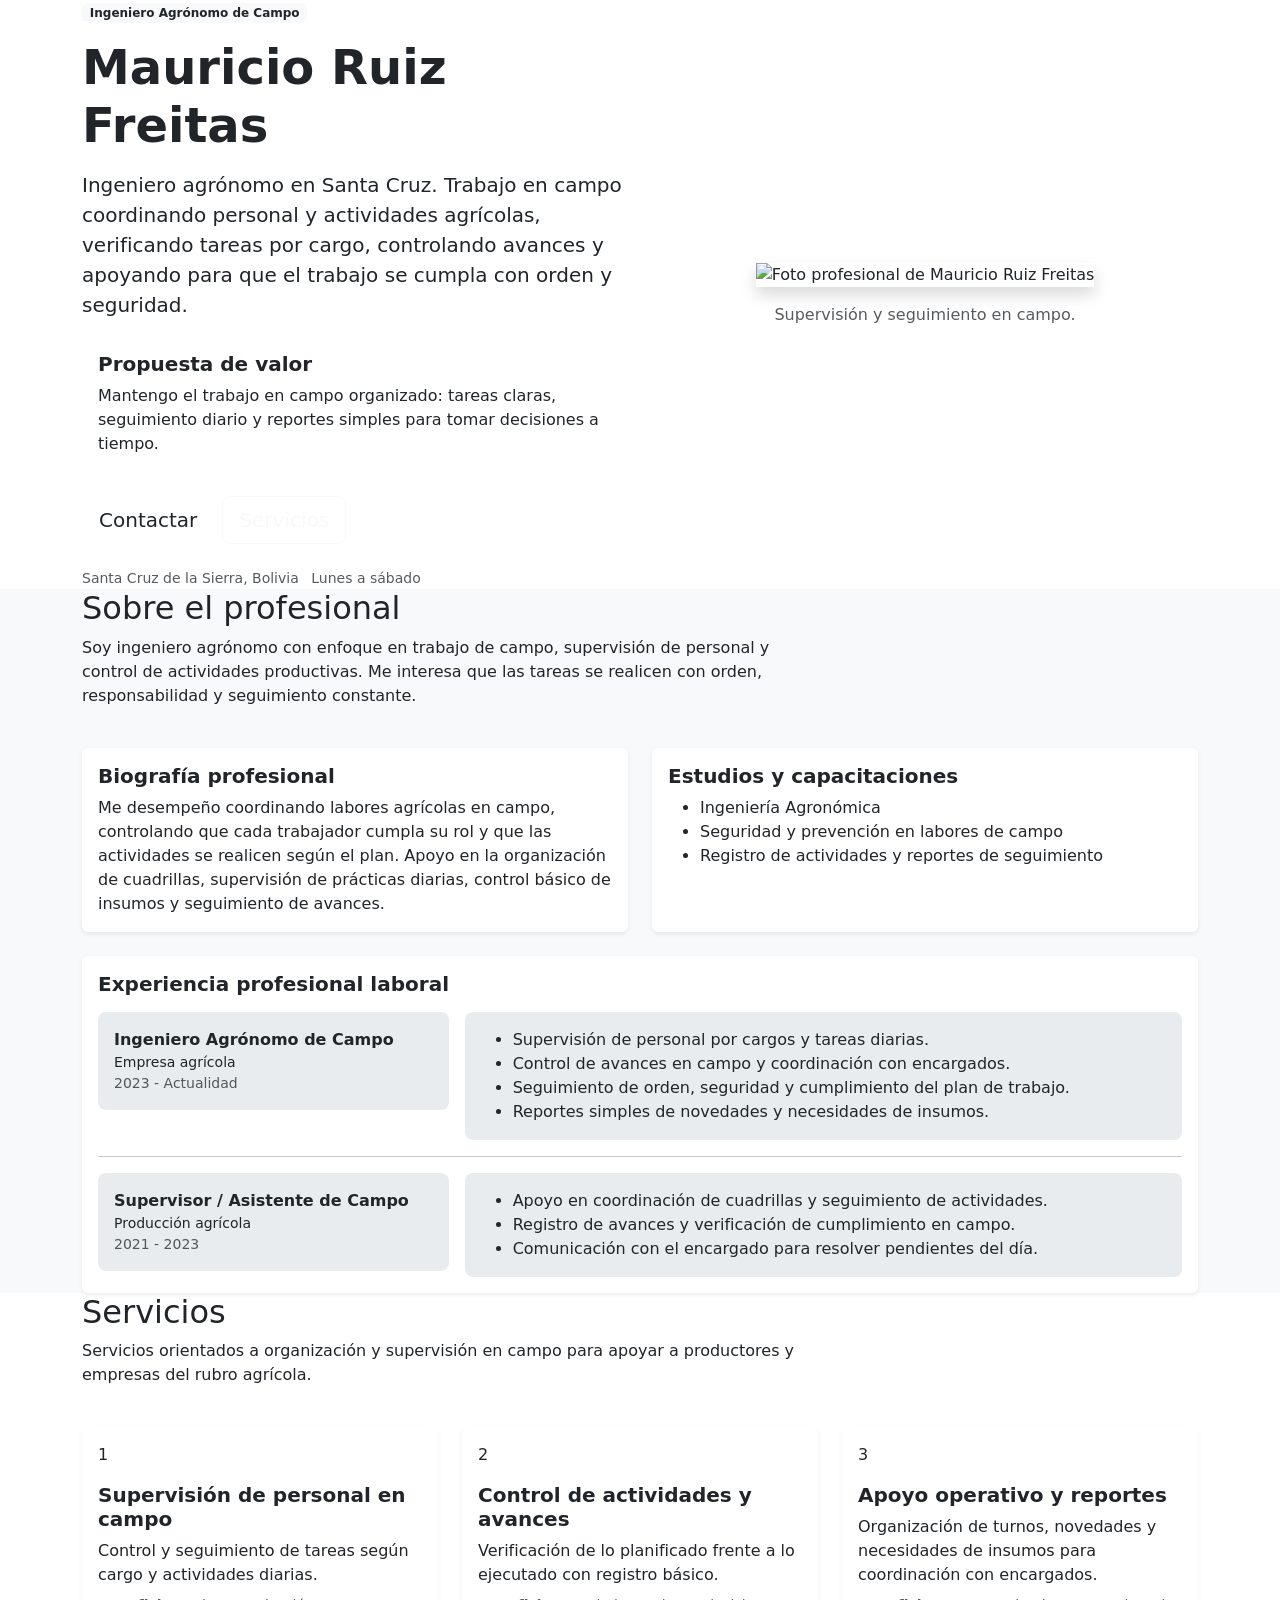
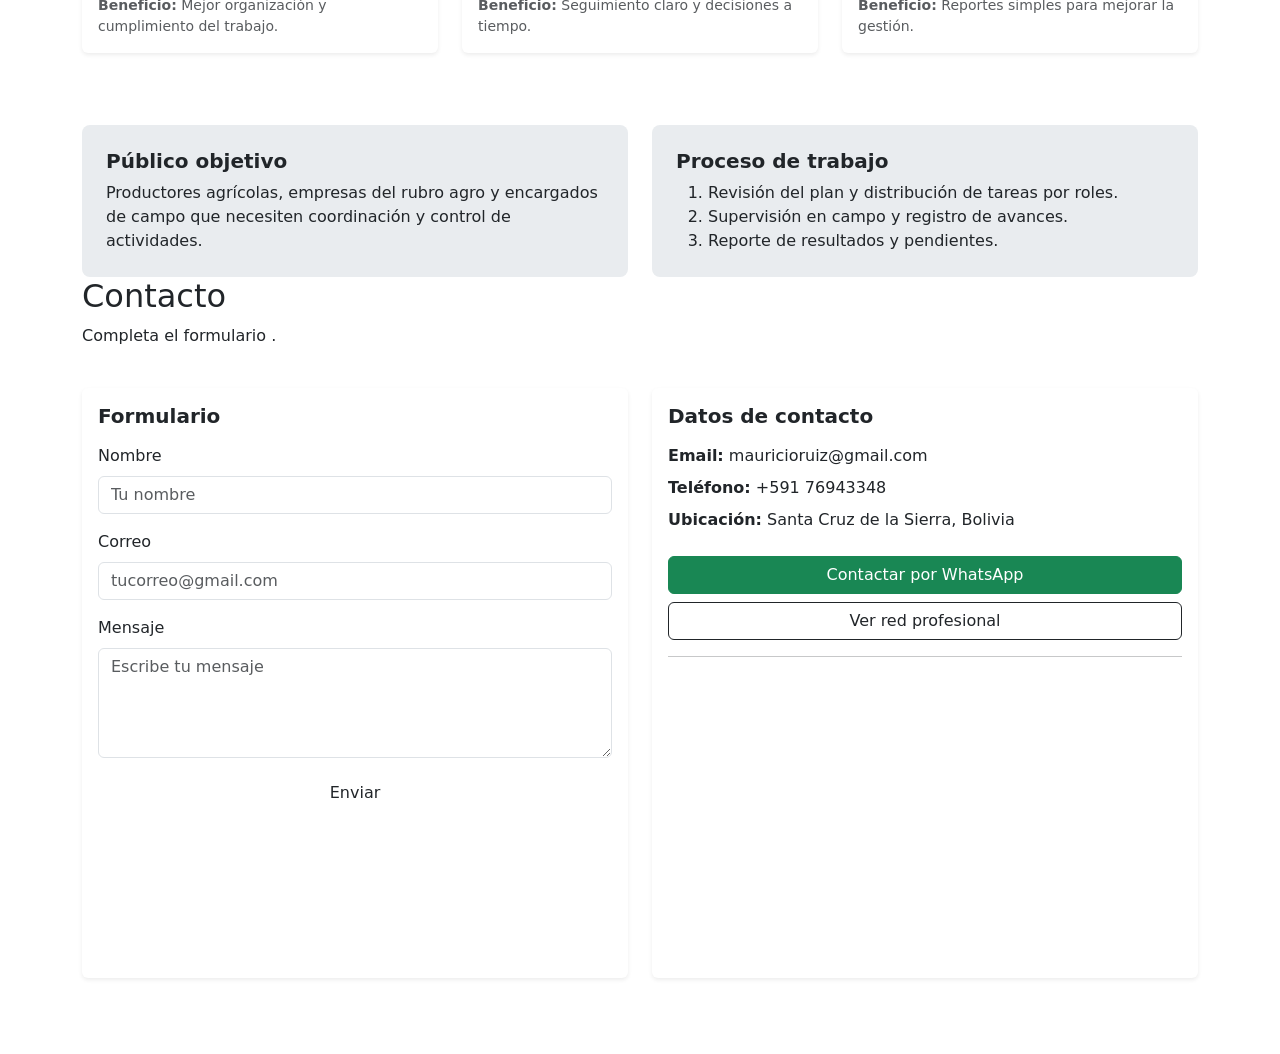
==== docs/index.html @ 2c2c4a11 "Create index.html" ====
<!DOCTYPE html>
<html lang="es">
<head>
  <meta charset="UTF-8" />
  <meta name="viewport" content="width=device-width, initial-scale=1.0" />
  <title> Mauricio Ruiz Freitas</title>
  <link href="https://cdn.jsdelivr.net/npm/bootstrap@5.3.3/dist/css/bootstrap.min.css" rel="stylesheet">
  <link rel="stylesheet" href="../css/styles.css">
</head>

<body data-bs-spy="scroll" data-bs-target="#menu" data-bs-offset="90" tabindex="0">

  <nav id="menu" class="navbar navbar-expand-lg navbar-dark fixed-top nav-custom">
    <div class="container">
      <a class="navbar-brand fw-bold" href="#home">Mauricio Ruiz Freitas</a>

      <button class="navbar-toggler" type="button" data-bs-toggle="collapse" data-bs-target="#navLinks"
        aria-controls="navLinks" aria-expanded="false" aria-label="Menú">
        <span class="navbar-toggler-icon"></span>
      </button>

      <div class="collapse navbar-collapse" id="navLinks">
        <ul class="navbar-nav ms-auto gap-lg-2">
          <li class="nav-item"><a class="nav-link" href="#home">Inicio</a></li>
          <li class="nav-item"><a class="nav-link" href="#about">Sobre</a></li>
          <li class="nav-item"><a class="nav-link" href="#services">Servicios</a></li>
          <li class="nav-item"><a class="nav-link" href="#contact">Contacto</a></li>
        </ul>
      </div>
    </div>
  </nav>

  <header id="home" class="section hero d-flex align-items-center">
    <div class="container">
      <div class="row align-items-center g-4">
        <div class="col-lg-6">
          <p class="badge text-bg-light text-dark mb-3">Ingeniero Agrónomo de Campo</p>

          <h1 class="display-5 fw-bold mb-3">
            <span class="text-accent">Mauricio Ruiz Freitas</span>
          </h1>

          <p class="lead mb-3">
            Ingeniero agrónomo en Santa Cruz. Trabajo en campo coordinando personal y actividades agrícolas, verificando tareas por cargo,
            controlando avances y apoyando para que el trabajo se cumpla con orden y seguridad.
          </p>

          <div class="value-box p-3 rounded-3 mb-4">
            <h2 class="h5 fw-bold mb-2">Propuesta de valor</h2>
            <p class="mb-0" id="typingText">
              Mantengo el trabajo en campo organizado: tareas claras, seguimiento diario y reportes simples para tomar decisiones a tiempo.
            </p>
          </div>

          <div class="d-flex gap-2 flex-wrap">
            <a class="btn btn-accent btn-lg" href="#contact">Contactar</a>
            <a class="btn btn-outline-light btn-lg" href="#services">Servicios</a>
          </div>

          <div class="mt-4 small opacity-75">
            <span class="me-2">Santa Cruz de la Sierra, Bolivia</span>
            <span>Lunes a sábado</span>
          </div>
        </div>

        <div class="col-lg-6 text-center">
          <img src="../img/foto.jpg" class="img-fluid hero-img shadow" alt="Foto profesional de Mauricio Ruiz Freitas">
          <p class="mt-3 mb-0 opacity-75">Supervisión y seguimiento en campo.</p>
        </div>
      </div>
    </div>
  </header>

  <section id="about" class="section bg-light">
    <div class="container">
      <div class="row mb-4">
        <div class="col-lg-8">
          <h2 class="section-title">Sobre el profesional</h2>
          <p class="section-subtitle">
            Soy ingeniero agrónomo con enfoque en trabajo de campo, supervisión de personal y control de actividades productivas.
            Me interesa que las tareas se realicen con orden, responsabilidad y seguimiento constante.
          </p>
        </div>
      </div>

      <div class="row g-4">
        <div class="col-lg-6">
          <div class="card border-0 shadow-sm h-100">
            <div class="card-body">
              <h3 class="h5 fw-bold">Biografía profesional</h3>
              <p class="mb-0">
                Me desempeño coordinando labores agrícolas en campo, controlando que cada trabajador cumpla su rol y que las actividades se realicen según el plan.
                Apoyo en la organización de cuadrillas, supervisión de prácticas diarias, control básico de insumos y seguimiento de avances.
              </p>
            </div>
          </div>
        </div>

        <div class="col-lg-6">
          <div class="card border-0 shadow-sm h-100">
            <div class="card-body">
              <h3 class="h5 fw-bold">Estudios y capacitaciones</h3>
              <ul class="mb-0">
                <li>Ingeniería Agronómica</li>
                <li>Seguridad y prevención en labores de campo</li>
                <li>Registro de actividades y reportes de seguimiento</li>
              </ul>
            </div>
          </div>
        </div>

        <div class="col-12">
          <div class="card border-0 shadow-sm">
            <div class="card-body">
              <div class="d-flex align-items-center justify-content-between flex-wrap gap-2">
                <h3 class="h5 fw-bold mb-0">Experiencia profesional laboral</h3>
                
              </div>

              <div id="expBox" class="mt-3">
                <div class="row g-3">
                  <div class="col-md-4">
                    <div class="p-3 rounded-3 bg-body-secondary">
                      <div class="fw-bold">Ingeniero Agrónomo de Campo</div>
                      <div class="small">Empresa agrícola</div>
                      <div class="small opacity-75">2023 - Actualidad</div>
                    </div>
                  </div>
                  <div class="col-md-8">
                    <div class="p-3 rounded-3 bg-body-secondary h-100">
                      <ul class="mb-0">
                        <li>Supervisión de personal por cargos y tareas diarias.</li>
                        <li>Control de avances en campo y coordinación con encargados.</li>
                        <li>Seguimiento de orden, seguridad y cumplimiento del plan de trabajo.</li>
                        <li>Reportes simples de novedades y necesidades de insumos.</li>
                      </ul>
                    </div>
                  </div>
                </div>

                <hr>

                <div class="row g-3">
                  <div class="col-md-4">
                    <div class="p-3 rounded-3 bg-body-secondary">
                      <div class="fw-bold">Supervisor / Asistente de Campo</div>
                      <div class="small">Producción agrícola</div>
                      <div class="small opacity-75">2021 - 2023</div>
                    </div>
                  </div>
                  <div class="col-md-8">
                    <div class="p-3 rounded-3 bg-body-secondary h-100">
                      <ul class="mb-0">
                        <li>Apoyo en coordinación de cuadrillas y seguimiento de actividades.</li>
                        <li>Registro de avances y verificación de cumplimiento en campo.</li>
                        <li>Comunicación con el encargado para resolver pendientes del día.</li>
                      </ul>
                    </div>
                  </div>
                </div>

              </div>
            </div>
          </div>
        </div>

      </div>
    </div>
  </section>

  <section id="services" class="section">
    <div class="container">
      <div class="row mb-4">
        <div class="col-lg-8">
          <h2 class="section-title">Servicios</h2>
          <p class="section-subtitle">
            Servicios orientados a organización y supervisión en campo para apoyar a productores y empresas del rubro agrícola.
          </p>
        </div>
      </div>

      <div class="row g-4">
        <div class="col-md-6 col-lg-4">
          <div class="card border-0 shadow-sm h-100 service-card">
            <div class="card-body">
              <div class="icon-circle mb-3">1</div>
              <h3 class="h5 fw-bold">Supervisión de personal en campo</h3>
              <p class="mb-2">Control y seguimiento de tareas según cargo y actividades diarias.</p>
              <p class="small mb-0 text-muted"><strong>Beneficio:</strong> Mejor organización y cumplimiento del trabajo.</p>
            </div>
          </div>
        </div>

        <div class="col-md-6 col-lg-4">
          <div class="card border-0 shadow-sm h-100 service-card">
            <div class="card-body">
              <div class="icon-circle mb-3">2</div>
              <h3 class="h5 fw-bold">Control de actividades y avances</h3>
              <p class="mb-2">Verificación de lo planificado frente a lo ejecutado con registro básico.</p>
              <p class="small mb-0 text-muted"><strong>Beneficio:</strong> Seguimiento claro y decisiones a tiempo.</p>
            </div>
          </div>
        </div>

        <div class="col-md-6 col-lg-4">
          <div class="card border-0 shadow-sm h-100 service-card">
            <div class="card-body">
              <div class="icon-circle mb-3">3</div>
              <h3 class="h5 fw-bold">Apoyo operativo y reportes</h3>
              <p class="mb-2">Organización de turnos, novedades y necesidades de insumos para coordinación con encargados.</p>
              <p class="small mb-0 text-muted"><strong>Beneficio:</strong> Reportes simples para mejorar la gestión.</p>
            </div>
          </div>
        </div>
      </div>

      <div class="row mt-5 g-4">
        <div class="col-lg-6">
          <div class="p-4 rounded-3 bg-body-secondary h-100">
            <h3 class="h5 fw-bold">Público objetivo</h3>
            <p class="mb-0">
              Productores agrícolas, empresas del rubro agro y encargados de campo que necesiten coordinación y control de actividades.
            </p>
          </div>
        </div>
        <div class="col-lg-6">
          <div class="p-4 rounded-3 bg-body-secondary h-100">
            <h3 class="h5 fw-bold">Proceso de trabajo</h3>
            <ol class="mb-0">
              <li>Revisión del plan y distribución de tareas por roles.</li>
              <li>Supervisión en campo y registro de avances.</li>
              <li>Reporte de resultados y pendientes.</li>
            </ol>
          </div>
        </div>
      </div>

    </div>
  </section>

  <section id="contact" class="section">
    <div class="container">
      <div class="row mb-4">
        <div class="col-lg-8">
          <h2 class="section-title">Contacto</h2>
          <p class="section-subtitle">Completa el formulario .</p>
        </div>
      </div>

      <div class="row g-4">
        <div class="col-lg-6">
          <div class="card border-0 shadow-sm h-100">
            <div class="card-body">
              <h3 class="h5 fw-bold mb-3">Formulario</h3>

              <form id="contactForm" novalidate>
                <div class="mb-3">
                  <label class="form-label" for="name">Nombre</label>
                  <input class="form-control" type="text" id="name" placeholder="Tu nombre" required>
                  <div class="invalid-feedback">Por favor ingresa tu nombre.</div>
                </div>

                <div class="mb-3">
                  <label class="form-label" for="email">Correo</label>
                  <input class="form-control" type="email" id="email" placeholder="tucorreo@gmail.com" required>
                  <div class="invalid-feedback">Ingresa un correo válido.</div>
                </div>

                <div class="mb-3">
                  <label class="form-label" for="message">Mensaje</label>
                  <textarea class="form-control" id="message" rows="4" placeholder="Escribe tu mensaje" required></textarea>
                  <div class="invalid-feedback">Escribe un mensaje.</div>
                </div>

                <button class="btn btn-accent w-100" type="submit">Enviar</button>
              </form>

            </div>
          </div>
        </div>

        <div class="col-lg-6">
          <div class="card border-0 shadow-sm h-100">
            <div class="card-body">
              <h3 class="h5 fw-bold mb-3">Datos de contacto</h3>

              <ul class="list-unstyled mb-4">
                <li class="mb-2"><strong>Email:</strong> mauricioruiz@gmail.com</li>
                <li class="mb-2"><strong>Teléfono:</strong> +591 76943348</li>
                <li class="mb-2"><strong>Ubicación:</strong> Santa Cruz de la Sierra, Bolivia</li>

              </ul>

              <div class="d-grid gap-2">
                <a class="btn btn-success" target="_blank"
                  href="https://wa.me/591XXXXXXXXX?text=Hola%20Mauricio%2C%20me%20interesa%20tu%20servicio">
                  Contactar por WhatsApp
                </a>

                <a class="btn btn-outline-dark" target="_blank" href="#">
                  Ver red profesional
                </a>
              </div>

              <hr>

              <div class="ratio ratio-16x9 rounded overflow-hidden">
                <iframe
                  src="https://www.google.com/maps?q=Santa%20Cruz%20de%20la%20Sierra%20Bolivia&output=embed"
                  allowfullscreen=""
                  loading="lazy"
                  referrerpolicy="no-referrer-when-downgrade"
                  title="Mapa">
                </iframe>
              </div>

            </div>
          </div>
        </div>

      </div>
    </div>
  </section>

  <footer class="py-4 text-center text-white footer-custom">
    <div class="container">
      <p class="mb-1 fw-semibold">Mauricio Ruiz Freitas</p>
      <p class="mb-0 small opacity-75"> <span id="year"></span></p>
    </div>
  </footer>

  <script src="https://cdn.jsdelivr.net/npm/bootstrap@5.3.3/dist/js/bootstrap.bundle.min.js"></script>
  <script src="../js/main.js"></script>
</body>
</html>
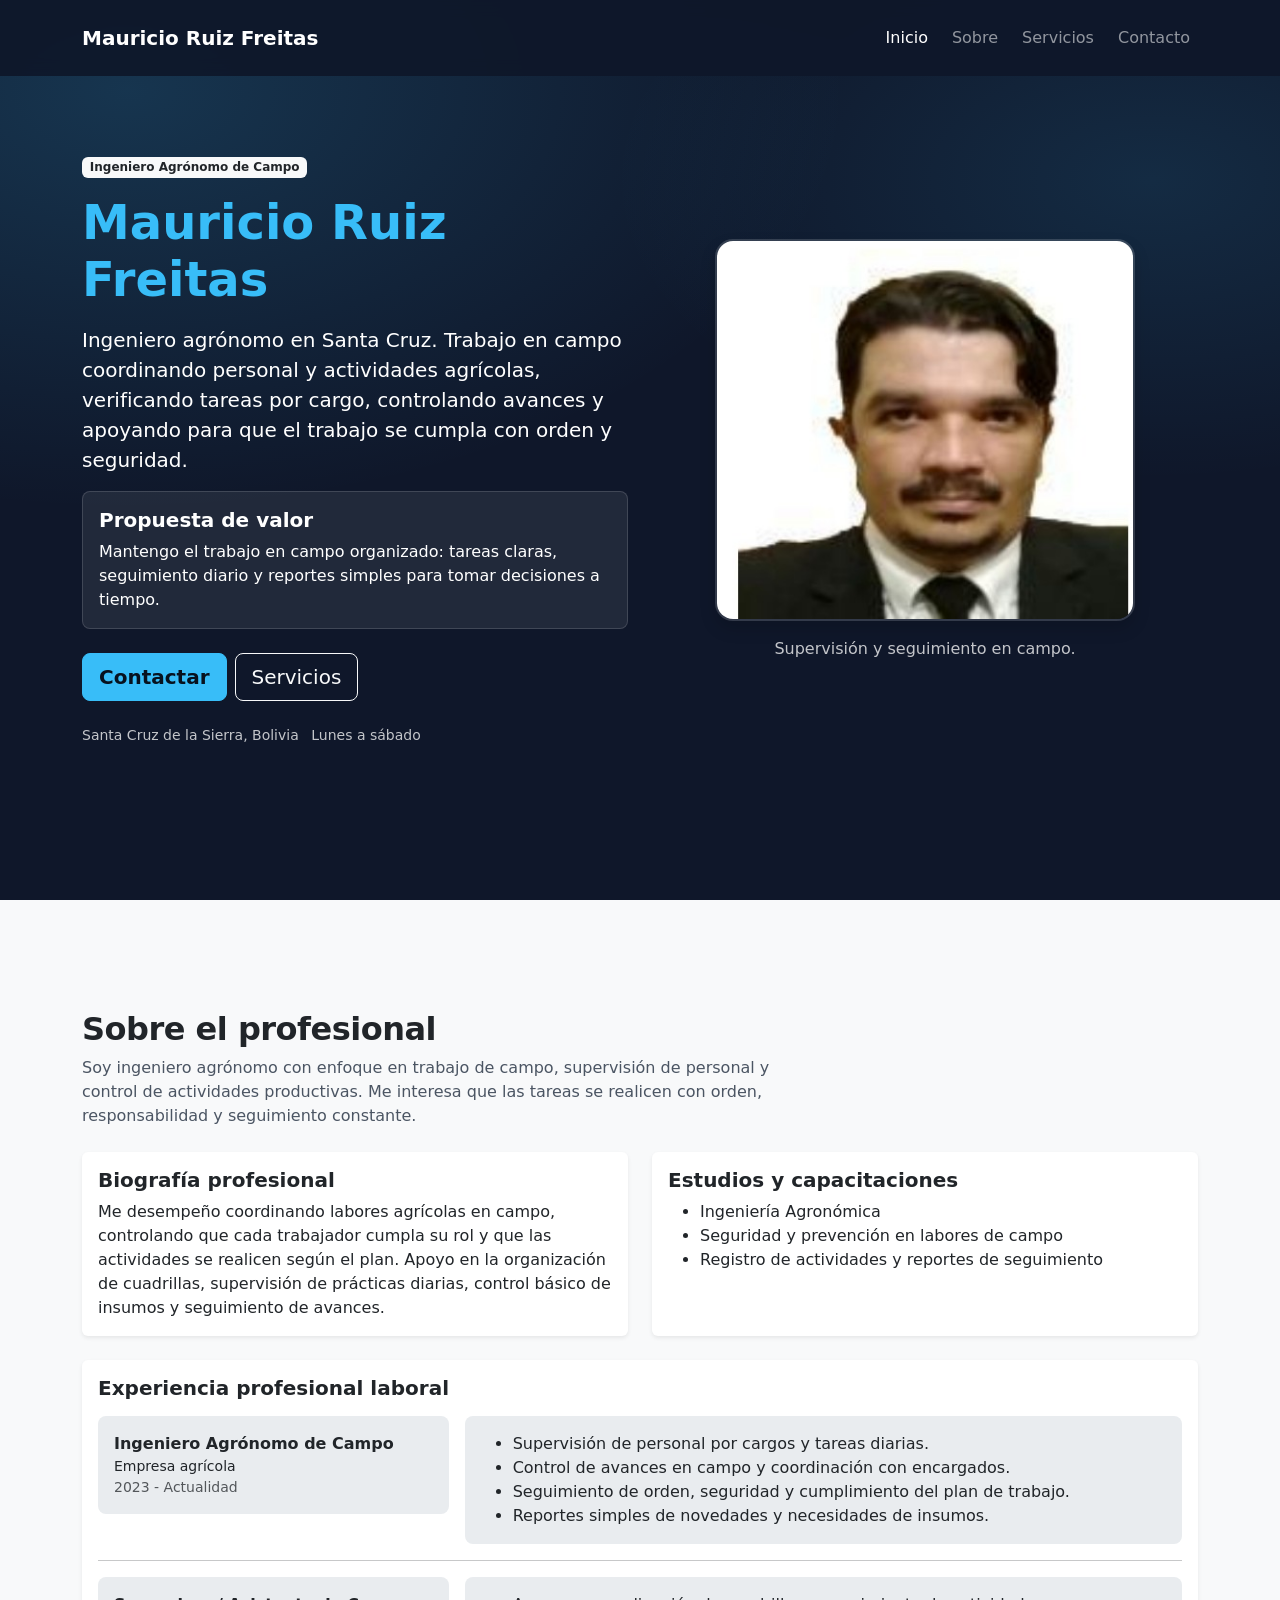
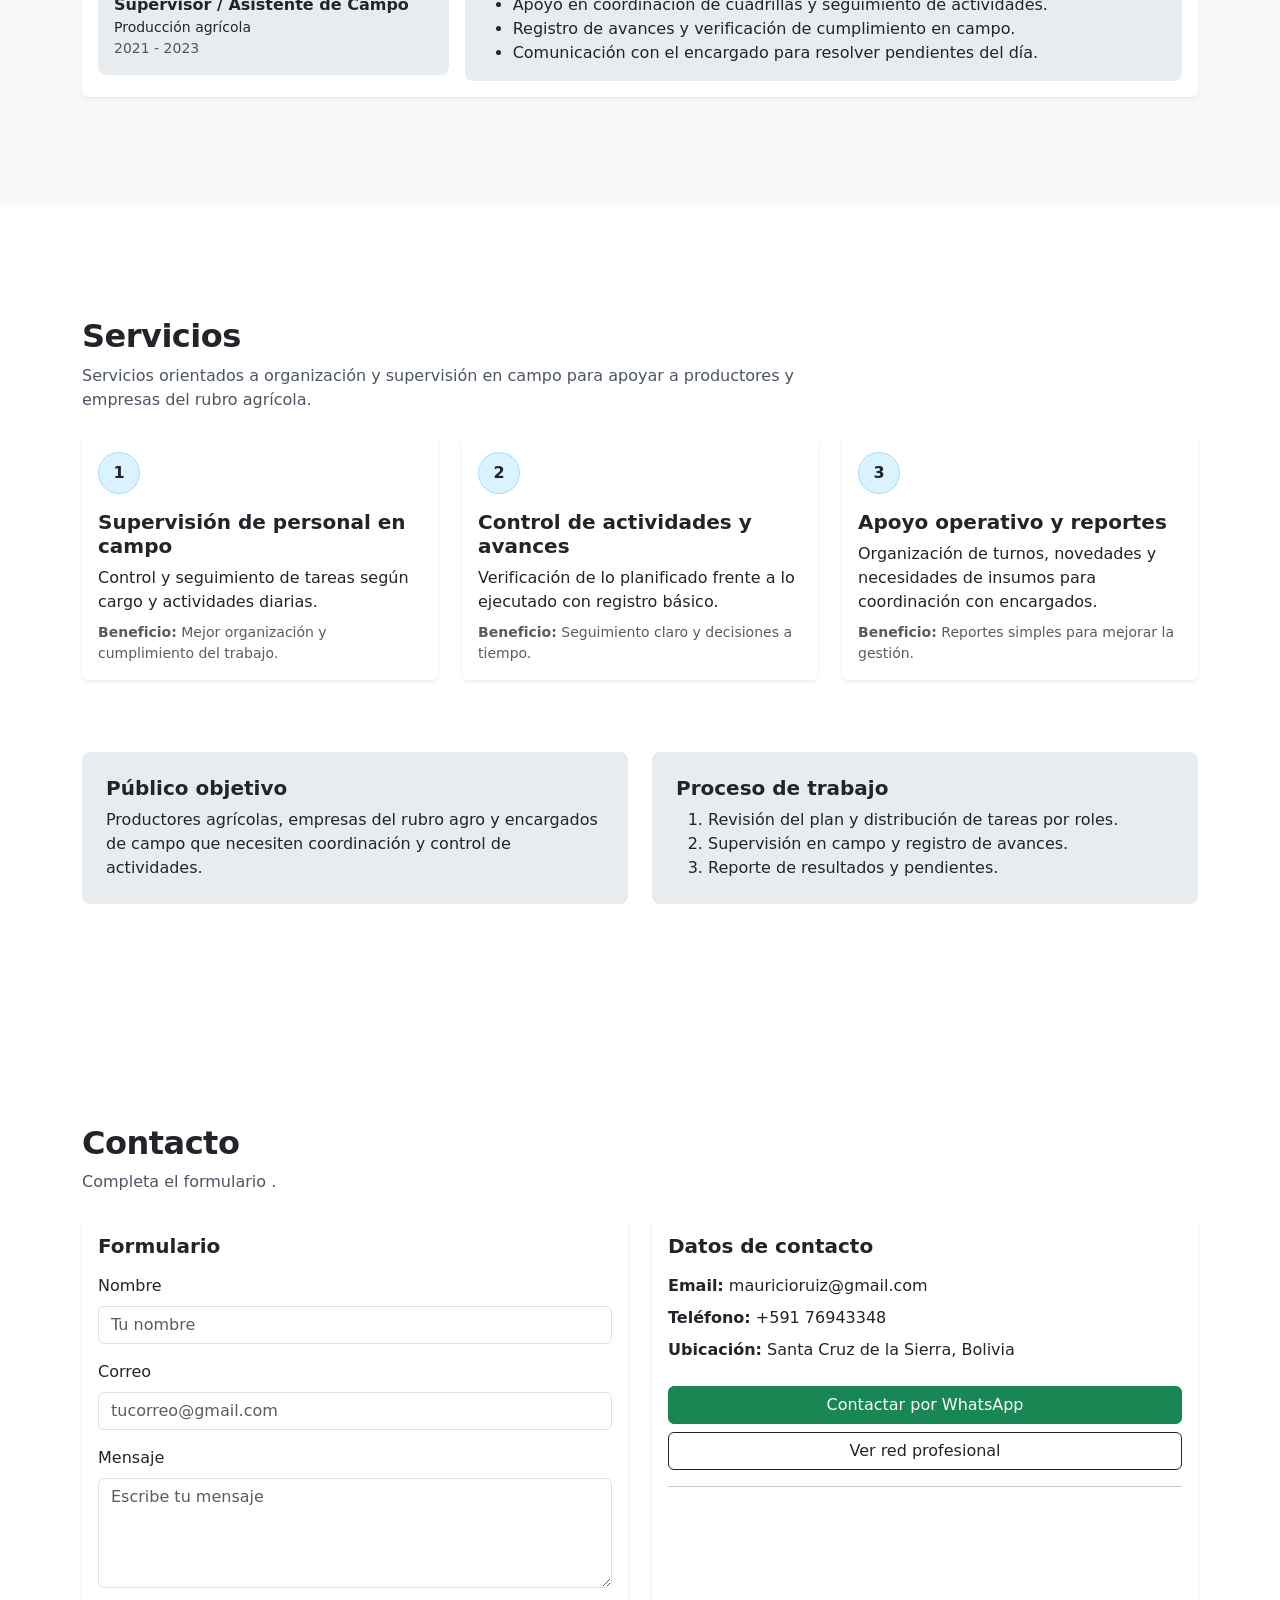
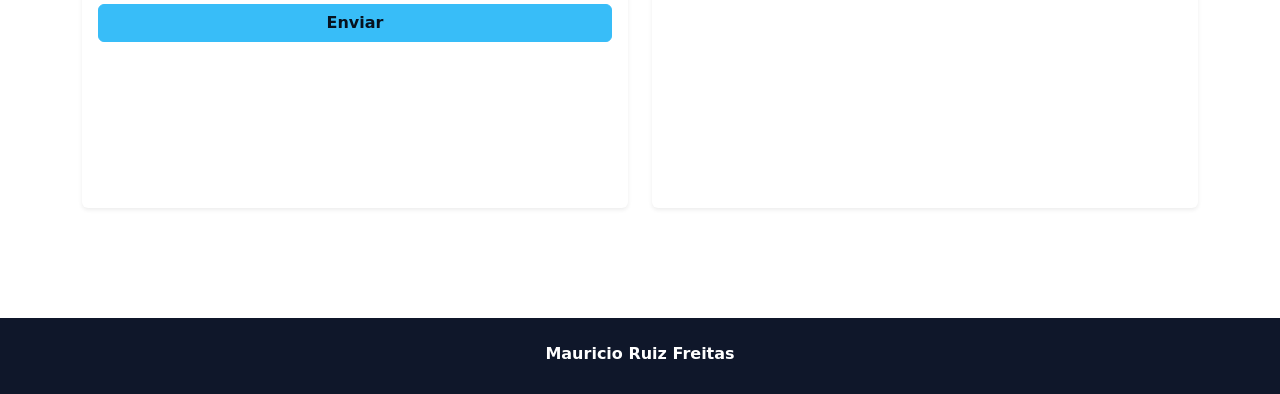
==== commit 0170c618: "Update index.html" ====
--- a/docs/index.html
+++ b/docs/index.html
@@ -5,7 +5,7 @@
   <meta name="viewport" content="width=device-width, initial-scale=1.0" />
   <title> Mauricio Ruiz Freitas</title>
   <link href="https://cdn.jsdelivr.net/npm/bootstrap@5.3.3/dist/css/bootstrap.min.css" rel="stylesheet">
-  <link rel="stylesheet" href="../css/styles.css">
+  <link rel="stylesheet" href="./css/styles.css">
 </head>
 
 <body data-bs-spy="scroll" data-bs-target="#menu" data-bs-offset="90" tabindex="0">
@@ -64,7 +64,7 @@
         </div>
 
         <div class="col-lg-6 text-center">
-          <img src="../img/foto.jpg" class="img-fluid hero-img shadow" alt="Foto profesional de Mauricio Ruiz Freitas">
+          <img src="./img/foto.jpg" class="img-fluid hero-img shadow" alt="Foto profesional de Mauricio Ruiz Freitas">
           <p class="mt-3 mb-0 opacity-75">Supervisión y seguimiento en campo.</p>
         </div>
       </div>
@@ -330,6 +330,6 @@
   </footer>
 
   <script src="https://cdn.jsdelivr.net/npm/bootstrap@5.3.3/dist/js/bootstrap.bundle.min.js"></script>
-  <script src="../js/main.js"></script>
+  <script src="./js/main.js"></script>
 </body>
 </html>
--- a/docs/css/styles.css
+++ b/docs/css/styles.css
@@ -0,0 +1,97 @@
+:root{
+  --bg-dark: #0f172a;
+  --accent: #38bdf8;
+}
+
+html { scroll-behavior: smooth; }
+
+body{
+  font-family: system-ui, -apple-system, Segoe UI, Roboto, Arial, sans-serif;
+}
+
+.section{
+  padding: 110px 0;
+}
+
+.section-title{
+  font-weight: 800;
+  letter-spacing: -0.5px;
+}
+
+.section-subtitle{
+  color: #4b5563;
+  margin-bottom: 0;
+}
+
+.nav-custom{
+  background: rgba(15, 23, 42, 0.92);
+  backdrop-filter: blur(8px);
+  transition: padding 0.2s ease, background 0.2s ease;
+  padding: 18px 0;
+}
+
+.nav-custom.shrink{
+  padding: 10px 0;
+  background: rgba(15, 23, 42, 0.98);
+}
+
+.hero{
+  min-height: 100vh;
+  background: radial-gradient(1200px 700px at 10% 10%, rgba(56,189,248,0.18), transparent 60%),
+              radial-gradient(900px 500px at 90% 20%, rgba(56,189,248,0.12), transparent 60%),
+              var(--bg-dark);
+  color: #fff;
+}
+
+.text-accent{ color: var(--accent); }
+
+.btn-accent{
+  background: var(--accent);
+  border: 1px solid var(--accent);
+  color: #07121f;
+  font-weight: 700;
+}
+
+.btn-accent:hover{
+  filter: brightness(0.95);
+}
+
+.hero-img{
+  max-width: 420px;
+  border-radius: 18px;
+  border: 2px solid rgba(255,255,255,0.15);
+}
+
+.value-box{
+  background: rgba(255,255,255,0.08);
+  border: 1px solid rgba(255,255,255,0.14);
+}
+
+.icon-circle{
+  width: 42px;
+  height: 42px;
+  border-radius: 999px;
+  display: grid;
+  place-items: center;
+  font-weight: 800;
+  background: rgba(56,189,248,0.18);
+  border: 1px solid rgba(56,189,248,0.35);
+}
+
+.service-card:hover{
+  transform: translateY(-2px);
+  transition: transform 0.15s ease;
+}
+
+.footer-custom{
+  background: var(--bg-dark);
+}
+
+@media (max-width: 576px){
+  .section{
+    padding: 90px 0;
+  }
+  .hero-img{
+    max-width: 320px;
+  }
+}
